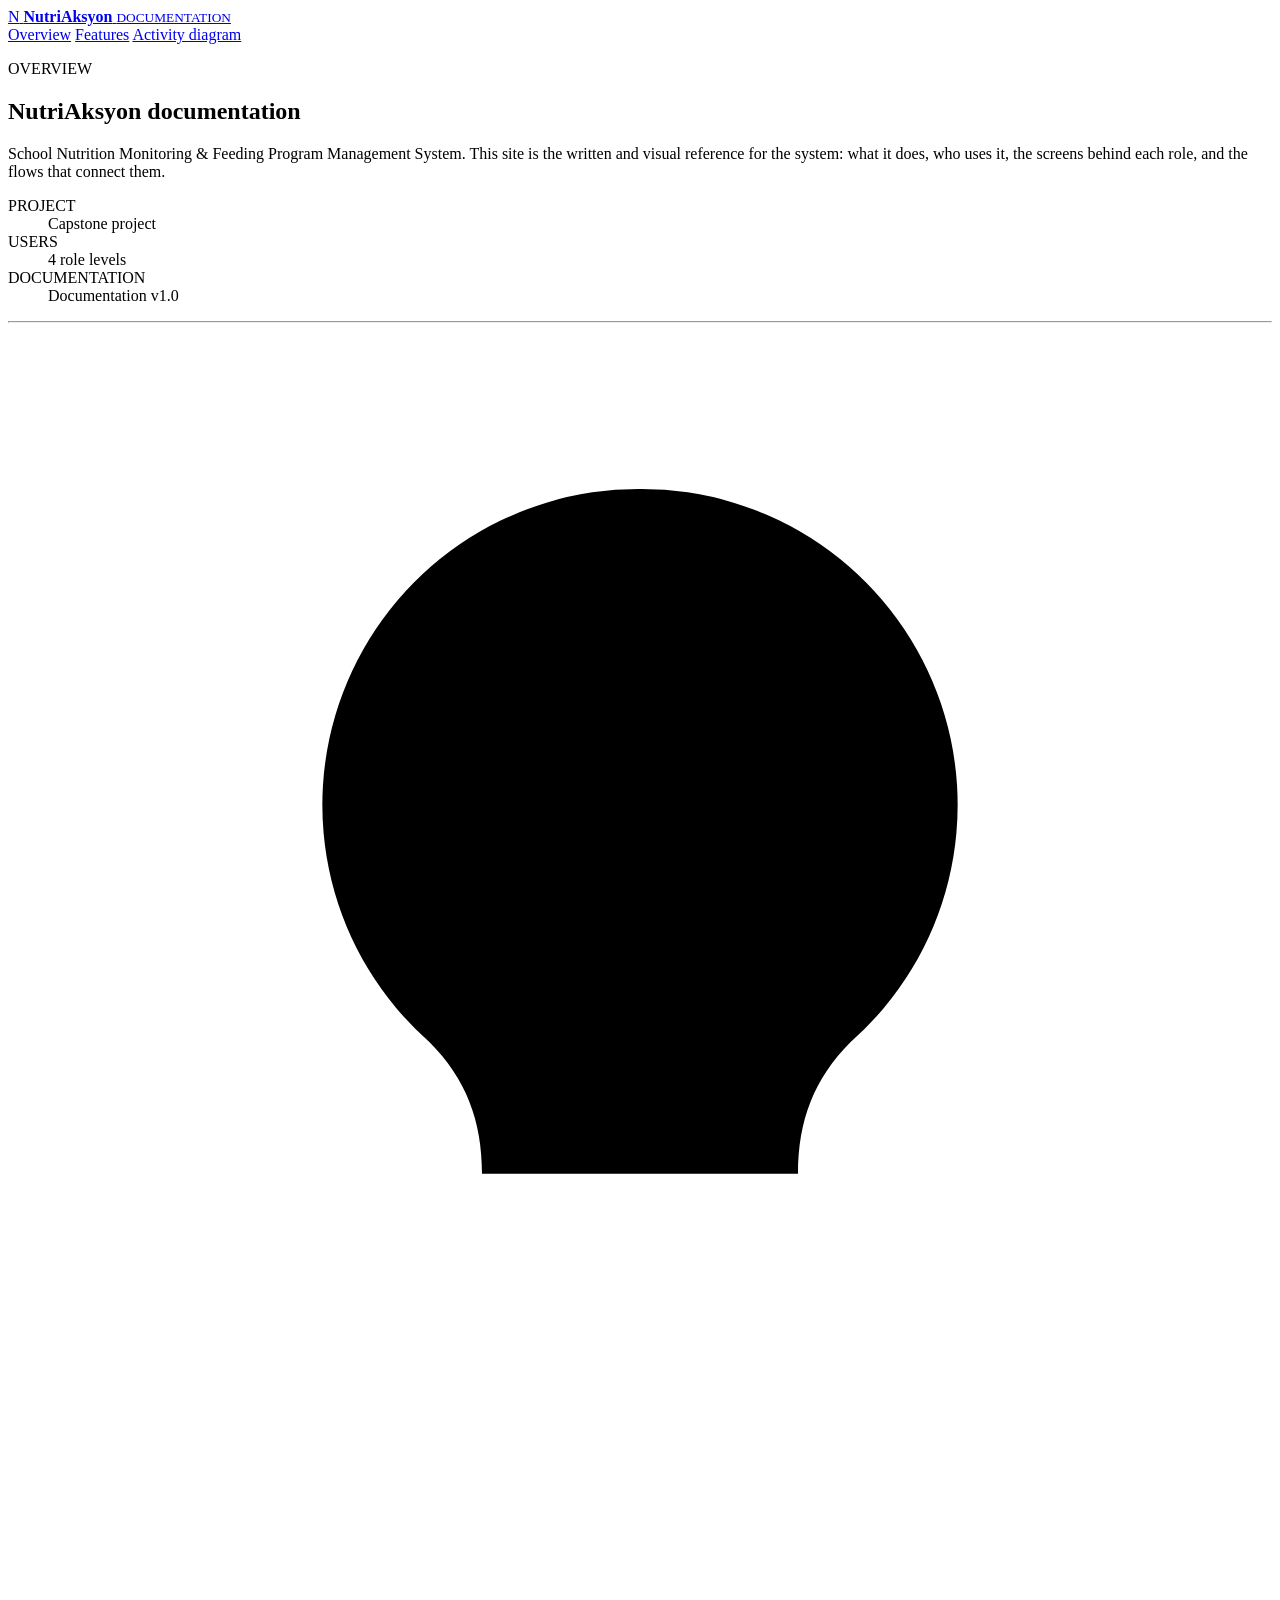
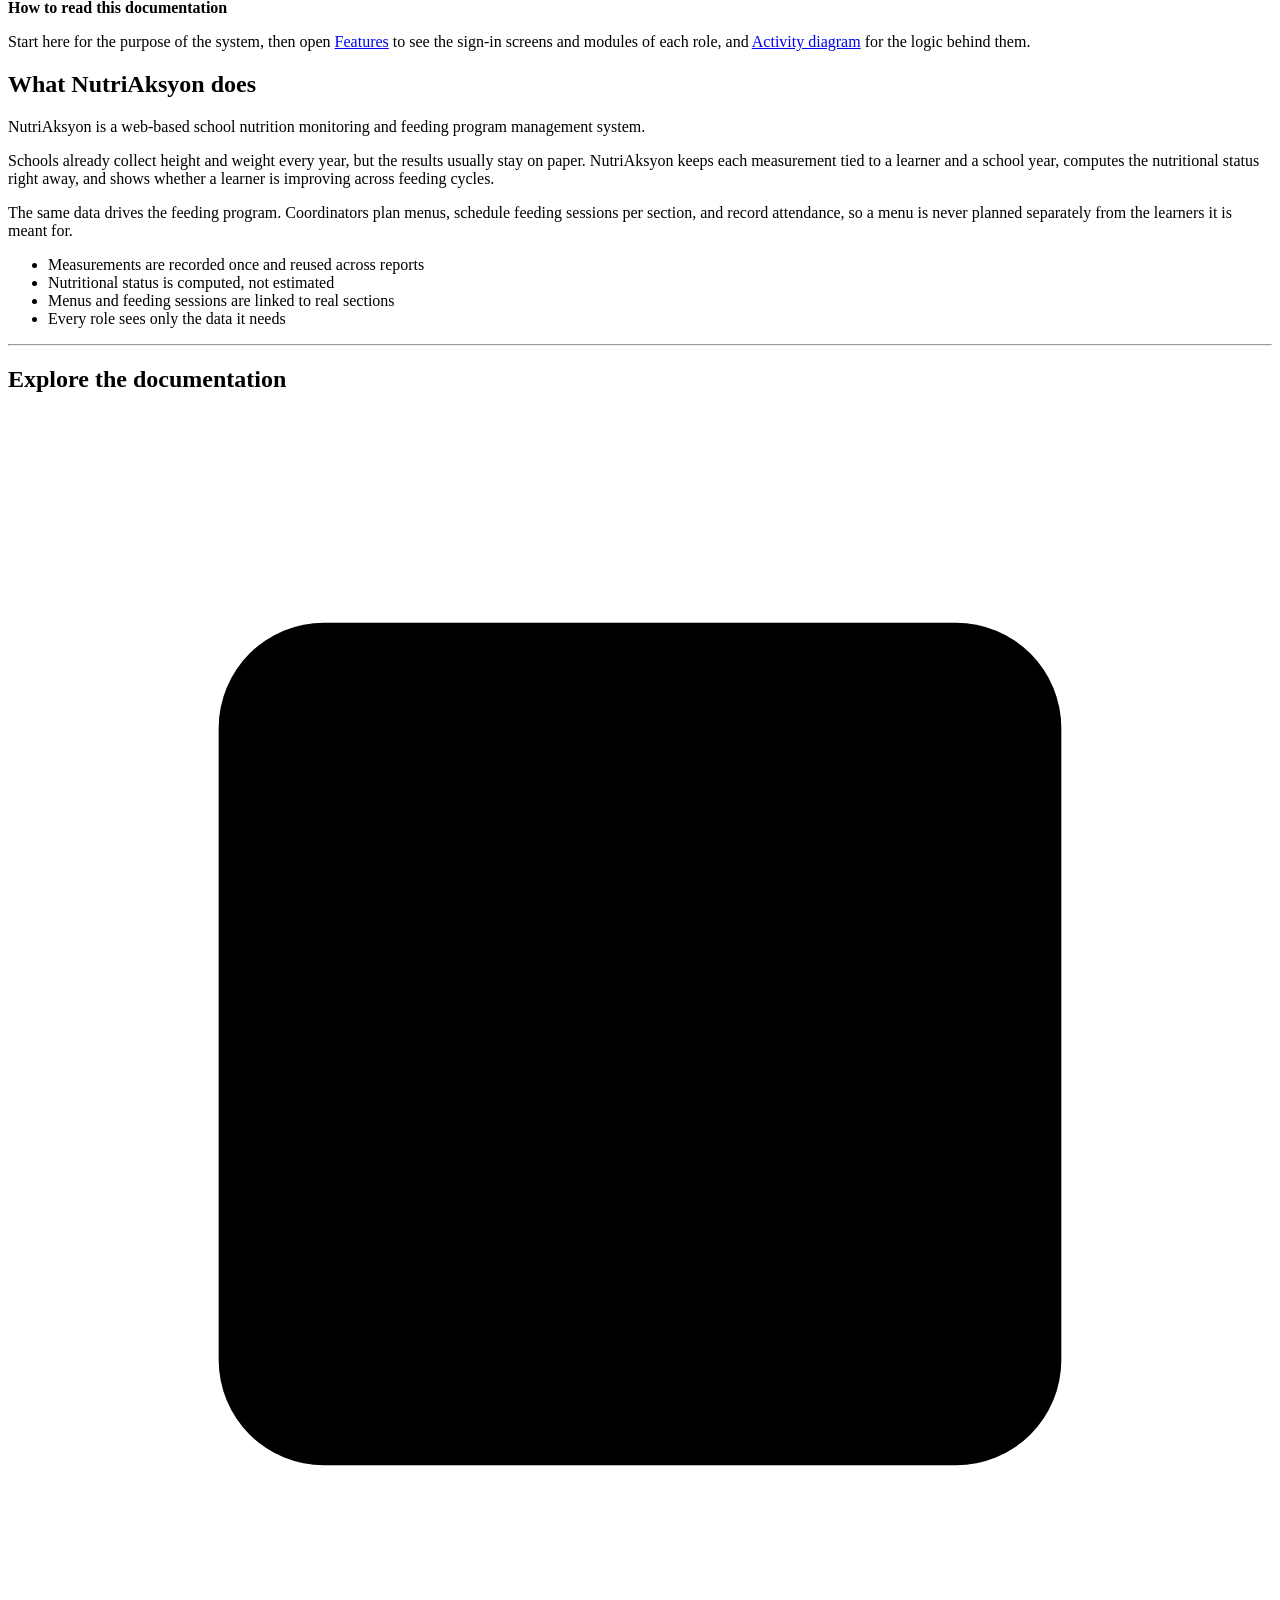
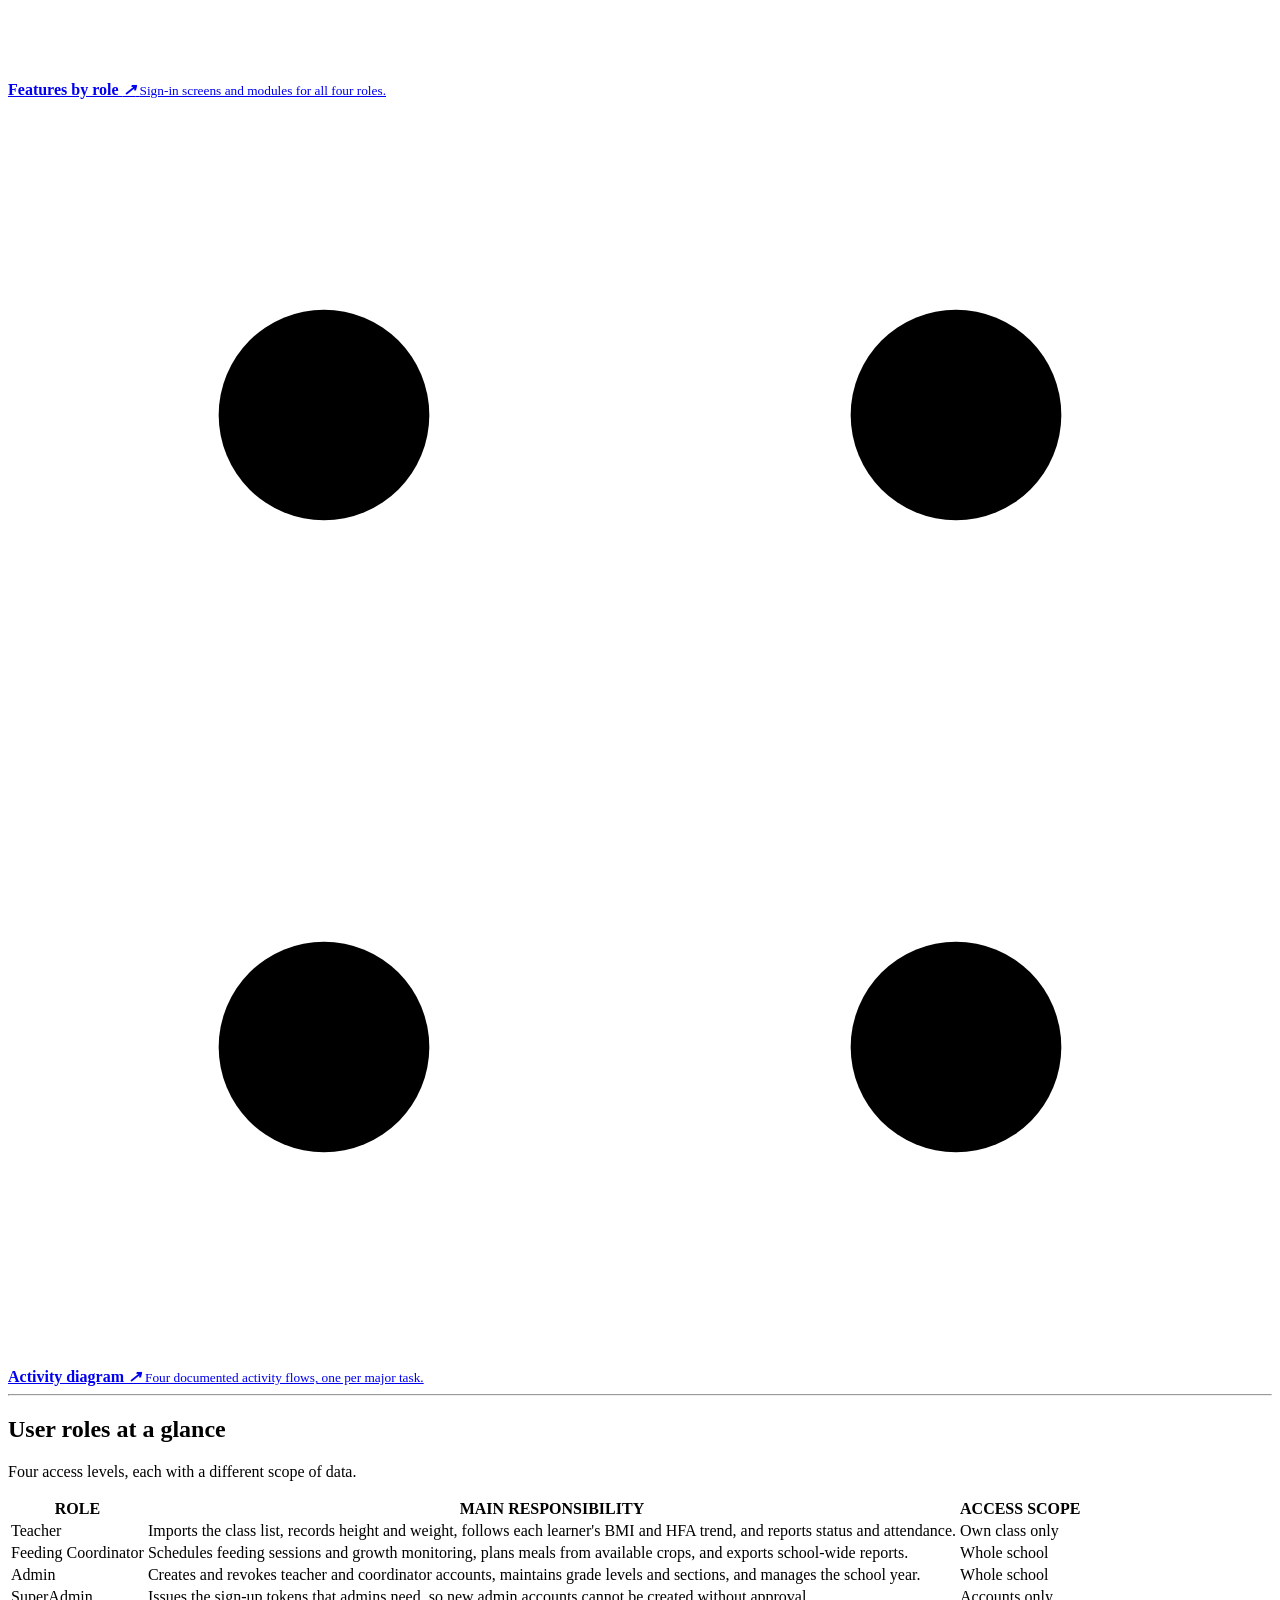
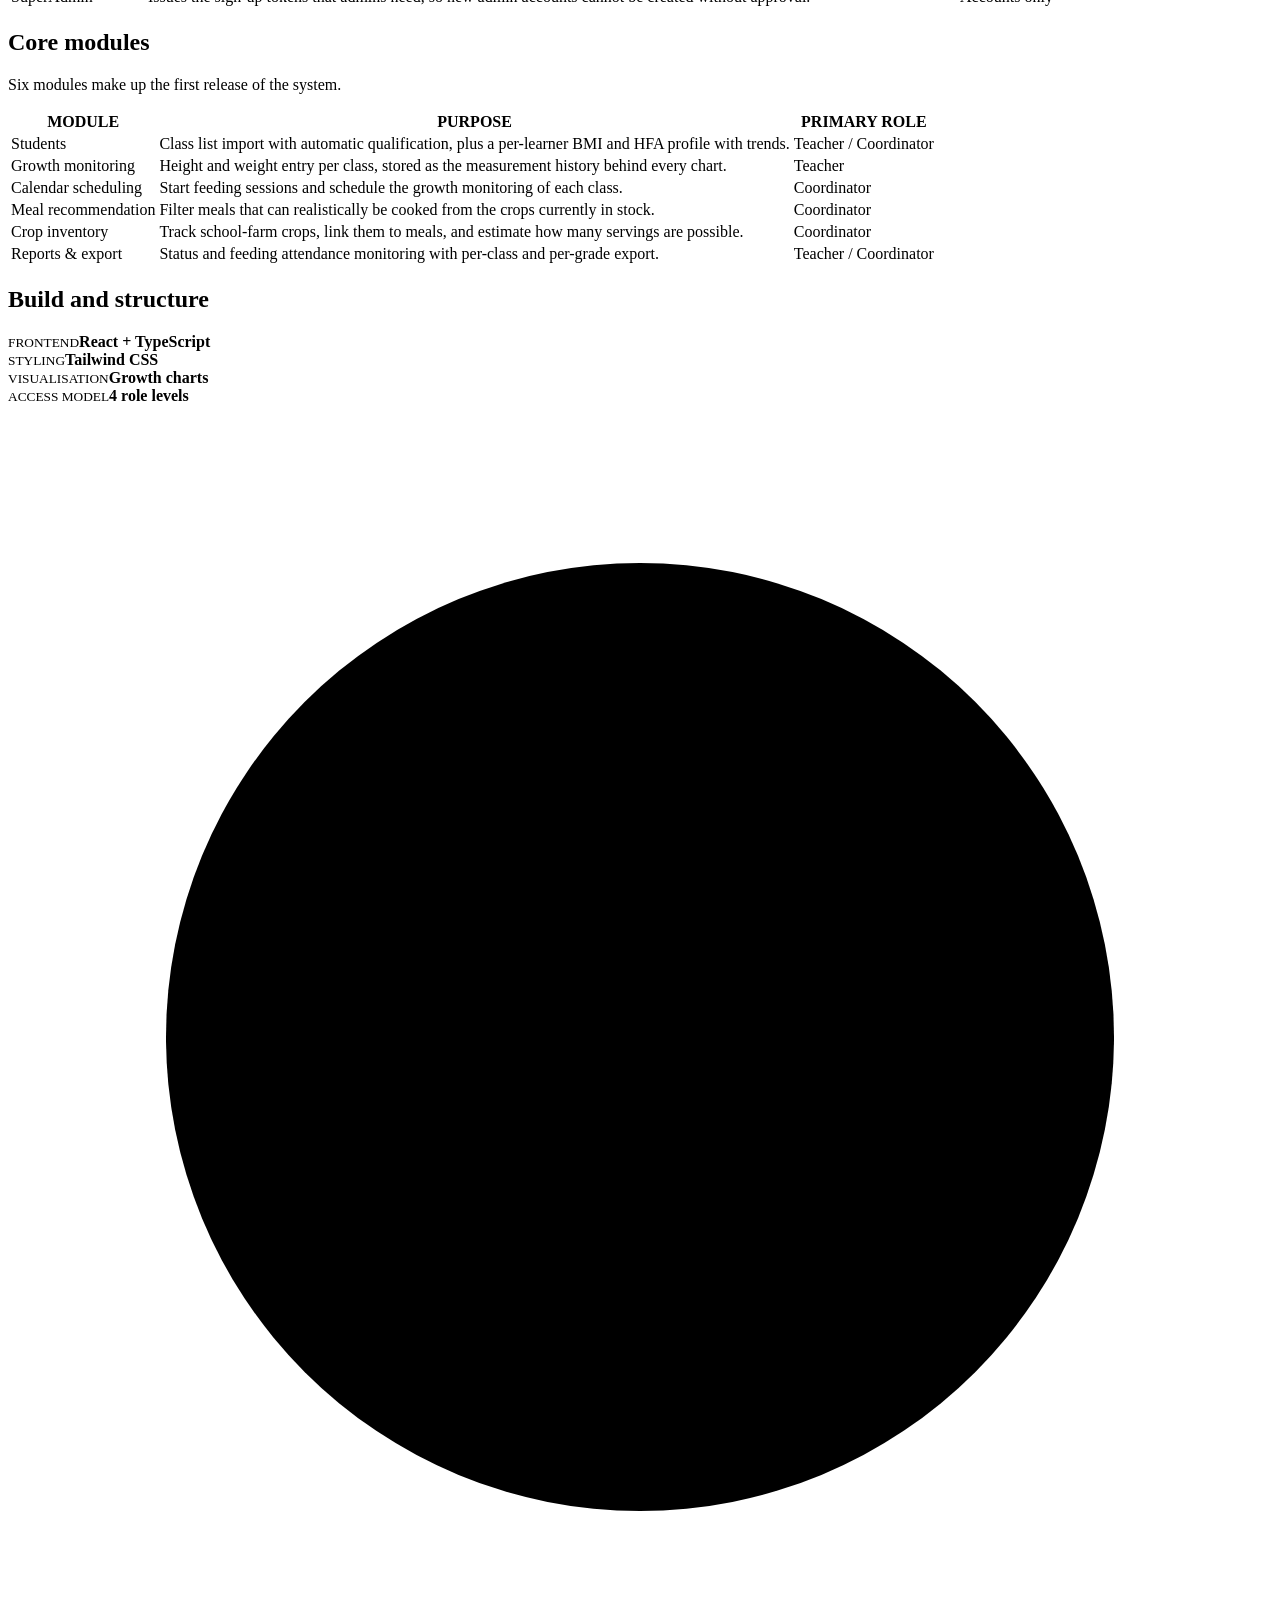
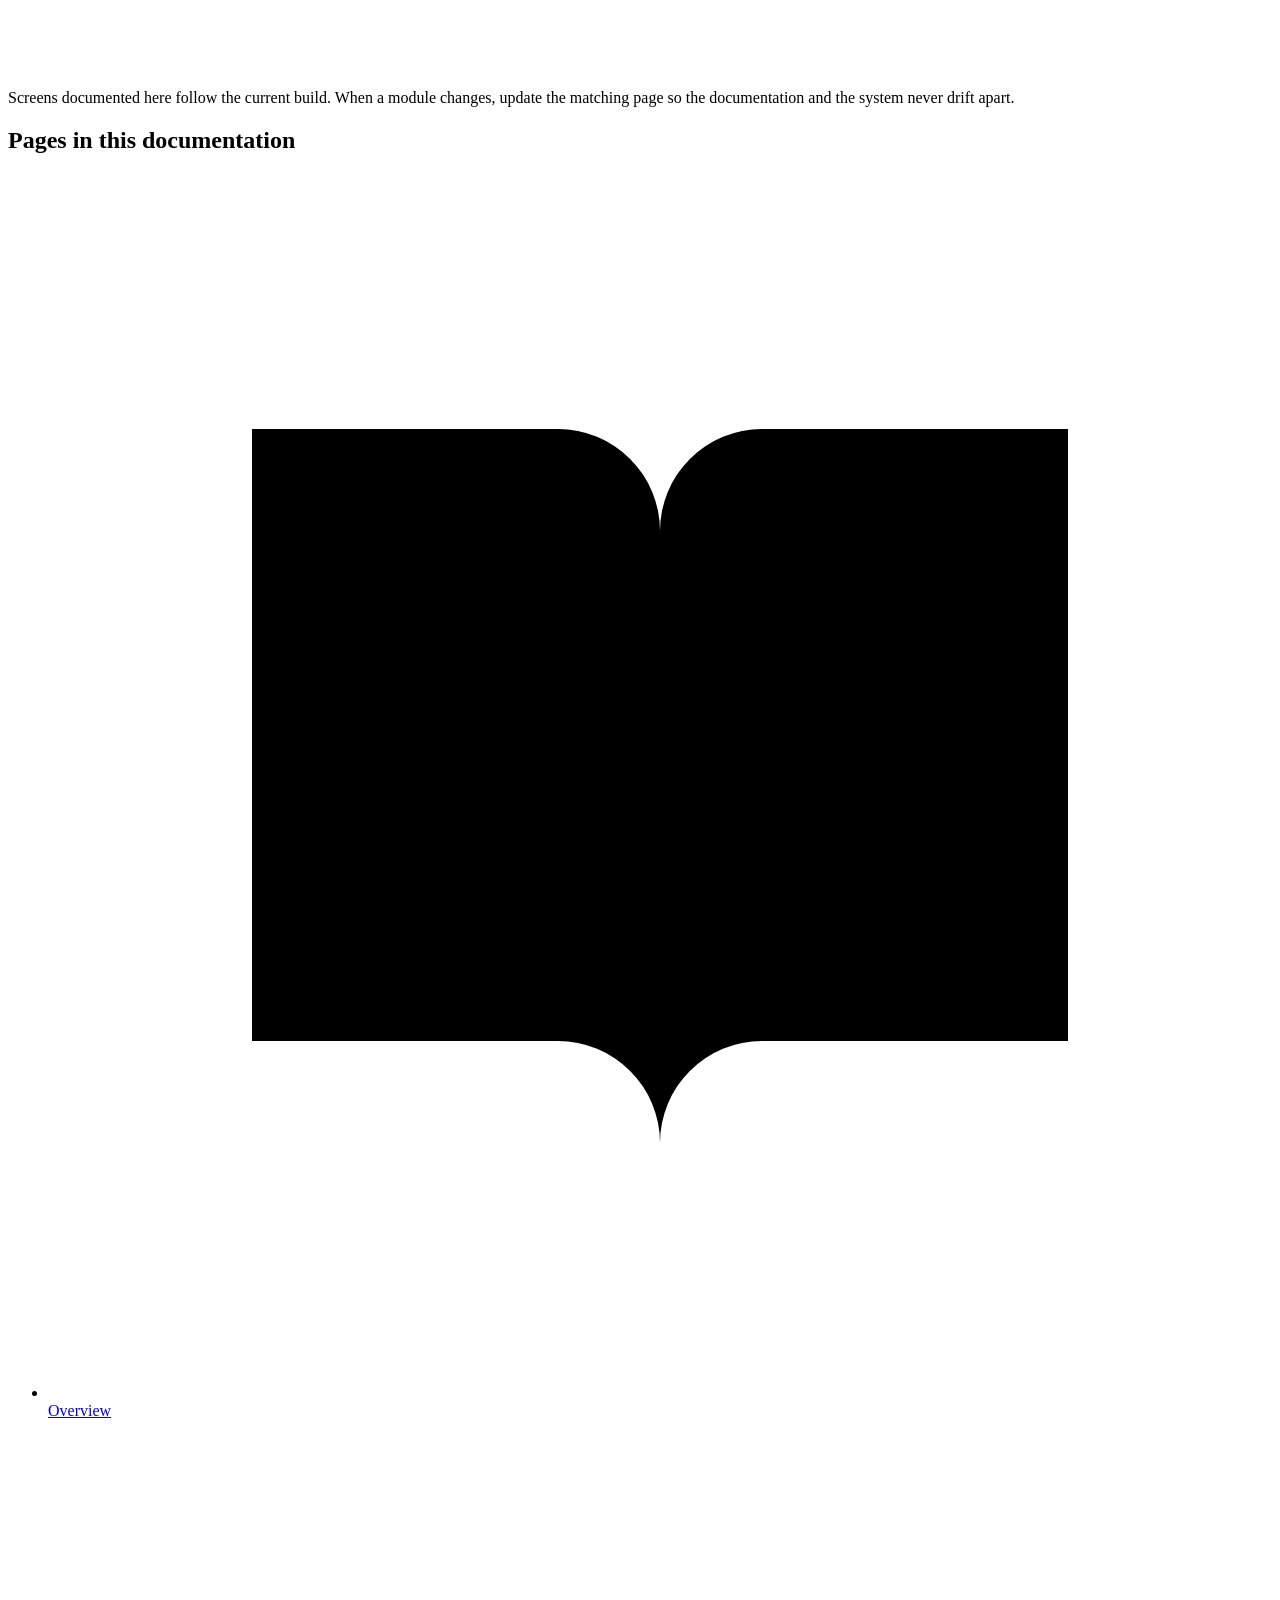
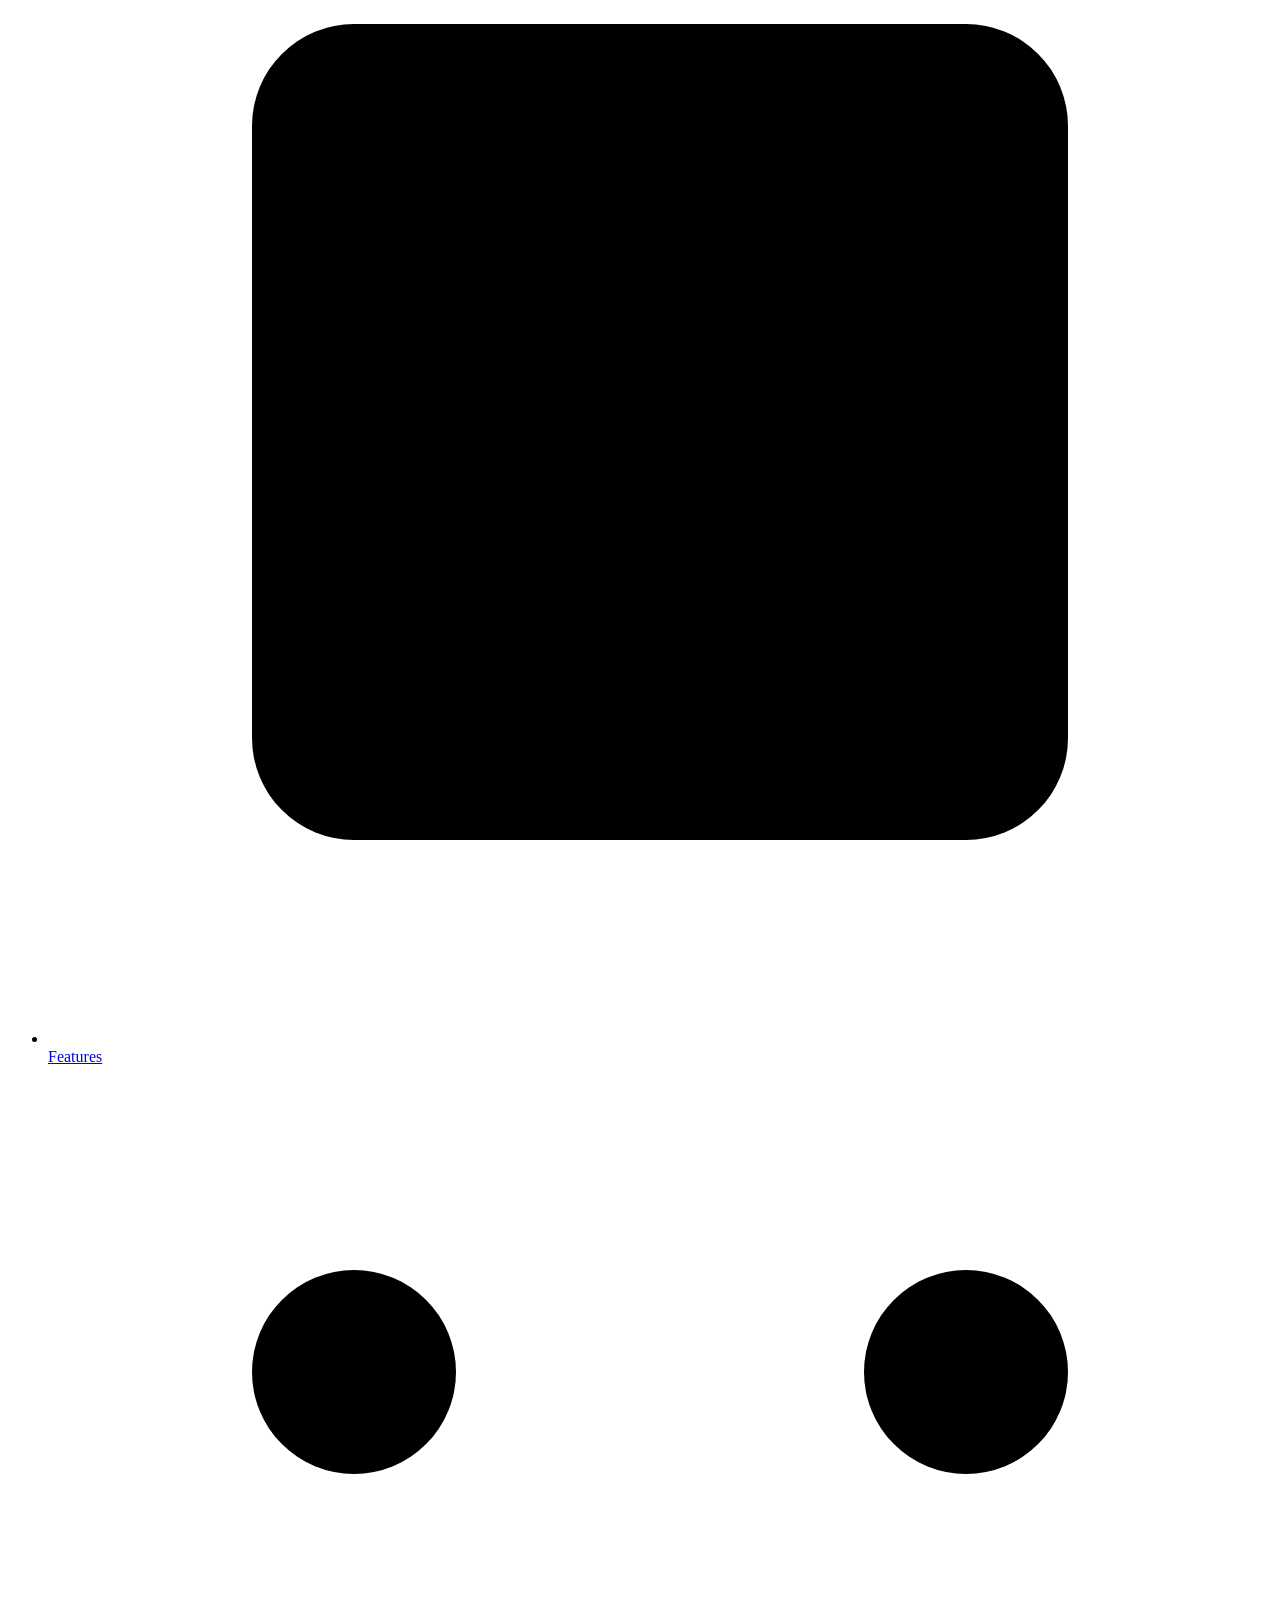
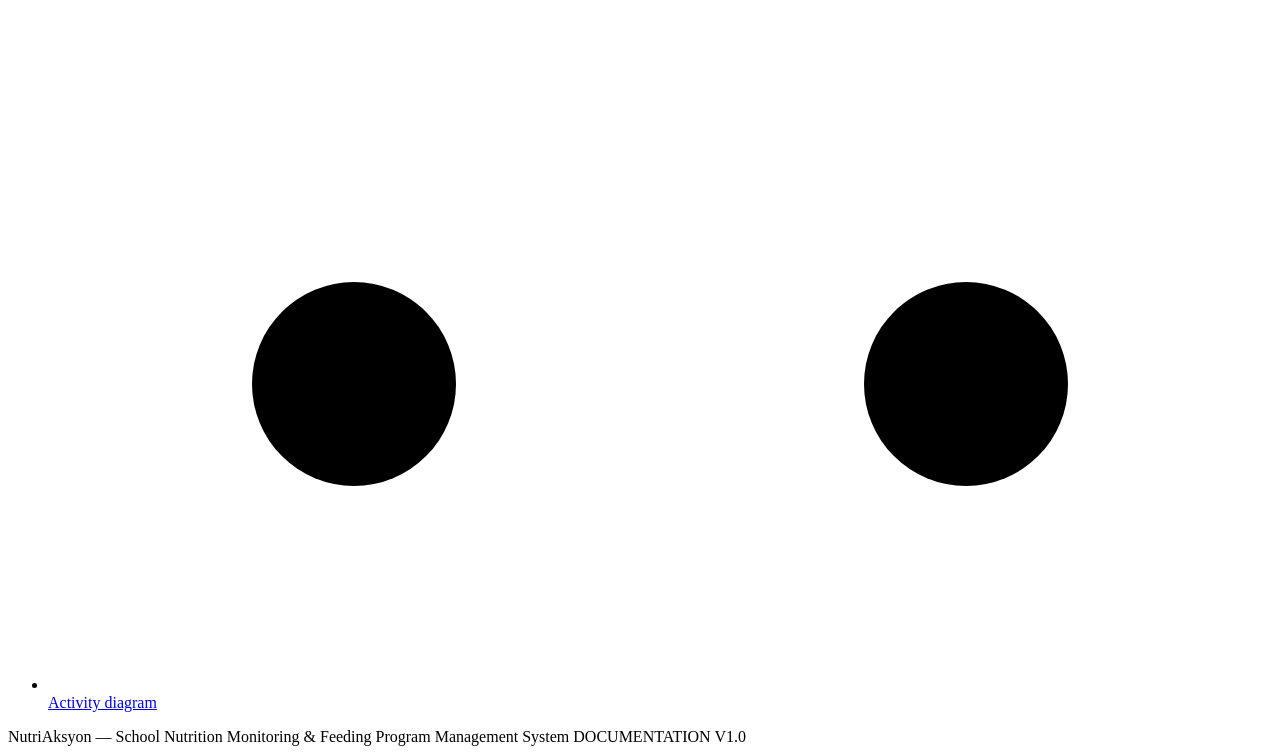
==== index.html @ 104d91f2 "Add initial HTML structure for NutriAksyon documentation" ====
<!DOCTYPE html>
<html lang="en">
<head>
  <meta charset="UTF-8">
  <meta name="viewport" content="width=device-width, initial-scale=1">
  <title>NutriAksyon documentation</title>
  <link rel="preconnect" href="https://fonts.googleapis.com">
  <link rel="preconnect" href="https://fonts.gstatic.com" crossorigin>
  <link href="https://fonts.googleapis.com/css2?family=Inter:wght@400;500;600;700&display=swap" rel="stylesheet">
  <link rel="stylesheet" href="assets/css/style.css">
</head>
<body>

  <!-- Header -->
  <header class="site-header">
    <div class="container header-inner">
      <a class="brand" href="index.html">
        <span class="brand-mark">N</span>
        <span class="brand-text">
          <strong>NutriAksyon</strong>
          <small>DOCUMENTATION</small>
        </span>
      </a>
      <nav class="main-nav" aria-label="Documentation">
        <a href="index.html" class="active" aria-current="page">Overview</a>
        <a href="features.html">Features</a>
        <a href="activity-diagram.html">Activity diagram</a>
      </nav>
    </div>
  </header>

  <main>
    <!-- Hero -->
    <section class="container hero">
      <p class="eyebrow"><span class="eyebrow-line"></span>OVERVIEW</p>
      <h1>NutriAksyon documentation</h1>
      <p class="lead">School Nutrition Monitoring &amp; Feeding Program Management System. This site is the written and visual reference for the system: what it does, who uses it, the screens behind each role, and the flows that connect them.</p>

      <dl class="meta">
        <div><dt>PROJECT</dt><dd>Capstone project</dd></div>
        <div><dt>USERS</dt><dd>4 role levels</dd></div>
        <div><dt>DOCUMENTATION</dt><dd>Documentation v1.0</dd></div>
      </dl>
      <hr class="rule">

      <div class="callout callout-green">
        <svg class="icon" viewBox="0 0 24 24" aria-hidden="true"><path d="M9 18h6M10 21h4M12 3a6 6 0 0 0-4 10.5c.7.7 1 1.5 1 2.5h6c0-1 .3-1.8 1-2.5A6 6 0 0 0 12 3z"/></svg>
        <div>
          <strong>How to read this documentation</strong>
          <p>Start here for the purpose of the system, then open <a href="features.html">Features</a> to see the sign-in screens and modules of each role, and <a href="activity-diagram.html">Activity diagram</a> for the logic behind them.</p>
        </div>
      </div>
    </section>

    <!-- What it does -->
    <section class="container section">
      <h2>What NutriAksyon does</h2>
      <p class="sub">NutriAksyon is a web-based school nutrition monitoring and feeding program management system.</p>
      <p>Schools already collect height and weight every year, but the results usually stay on paper. NutriAksyon keeps each measurement tied to a learner and a school year, computes the nutritional status right away, and shows whether a learner is improving across feeding cycles.</p>
      <p>The same data drives the feeding program. Coordinators plan menus, schedule feeding sessions per section, and record attendance, so a menu is never planned separately from the learners it is meant for.</p>
      <ul class="checks">
        <li>Measurements are recorded once and reused across reports</li>
        <li>Nutritional status is computed, not estimated</li>
        <li>Menus and feeding sessions are linked to real sections</li>
        <li>Every role sees only the data it needs</li>
      </ul>
      <hr class="rule">
    </section>

    <!-- Explore -->
    <section class="container section">
      <h2>Explore the documentation</h2>
      <div class="cards-2">
        <a class="card link-card" href="features.html">
          <span class="tile"><svg viewBox="0 0 24 24" aria-hidden="true"><rect x="4" y="4" width="16" height="16" rx="2"/><path d="M4 12h16M12 4v16"/></svg></span>
          <span>
            <strong>Features by role <em class="ext">&#8599;</em></strong>
            <small>Sign-in screens and modules for all four roles.</small>
          </span>
        </a>
        <a class="card link-card" href="activity-diagram.html">
          <span class="tile"><svg viewBox="0 0 24 24" aria-hidden="true"><circle cx="6" cy="6" r="2"/><circle cx="18" cy="6" r="2"/><circle cx="6" cy="18" r="2"/><circle cx="18" cy="18" r="2"/><path d="M8 6h8M6 8v8M18 8v8M8 18h8"/></svg></span>
          <span>
            <strong>Activity diagram <em class="ext">&#8599;</em></strong>
            <small>Four documented activity flows, one per major task.</small>
          </span>
        </a>
      </div>
      <hr class="rule">
    </section>

    <!-- Roles -->
    <section class="container section">
      <h2>User roles at a glance</h2>
      <p class="sub">Four access levels, each with a different scope of data.</p>
      <div class="table-wrap">
        <table>
          <thead><tr><th>ROLE</th><th>MAIN RESPONSIBILITY</th><th>ACCESS SCOPE</th></tr></thead>
          <tbody>
            <tr><td>Teacher</td><td>Imports the class list, records height and weight, follows each learner's BMI and HFA trend, and reports status and attendance.</td><td>Own class only</td></tr>
            <tr><td>Feeding Coordinator</td><td>Schedules feeding sessions and growth monitoring, plans meals from available crops, and exports school-wide reports.</td><td>Whole school</td></tr>
            <tr><td>Admin</td><td>Creates and revokes teacher and coordinator accounts, maintains grade levels and sections, and manages the school year.</td><td>Whole school</td></tr>
            <tr><td>SuperAdmin</td><td>Issues the sign-up tokens that admins need, so new admin accounts cannot be created without approval.</td><td>Accounts only</td></tr>
          </tbody>
        </table>
      </div>
    </section>

    <!-- Modules -->
    <section class="container section divided">
      <h2>Core modules</h2>
      <p class="sub">Six modules make up the first release of the system.</p>
      <div class="table-wrap">
        <table>
          <thead><tr><th>MODULE</th><th>PURPOSE</th><th>PRIMARY ROLE</th></tr></thead>
          <tbody>
            <tr><td>Students</td><td>Class list import with automatic qualification, plus a per-learner BMI and HFA profile with trends.</td><td>Teacher / Coordinator</td></tr>
            <tr><td>Growth monitoring</td><td>Height and weight entry per class, stored as the measurement history behind every chart.</td><td>Teacher</td></tr>
            <tr><td>Calendar scheduling</td><td>Start feeding sessions and schedule the growth monitoring of each class.</td><td>Coordinator</td></tr>
            <tr><td>Meal recommendation</td><td>Filter meals that can realistically be cooked from the crops currently in stock.</td><td>Coordinator</td></tr>
            <tr><td>Crop inventory</td><td>Track school-farm crops, link them to meals, and estimate how many servings are possible.</td><td>Coordinator</td></tr>
            <tr><td>Reports &amp; export</td><td>Status and feeding attendance monitoring with per-class and per-grade export.</td><td>Teacher / Coordinator</td></tr>
          </tbody>
        </table>
      </div>
    </section>

    <!-- Build -->
    <section class="container section">
      <h2>Build and structure</h2>
      <div class="cards-4">
        <div class="card stat"><small>FRONTEND</small><strong>React + TypeScript</strong></div>
        <div class="card stat"><small>STYLING</small><strong>Tailwind CSS</strong></div>
        <div class="card stat"><small>VISUALISATION</small><strong>Growth charts</strong></div>
        <div class="card stat"><small>ACCESS MODEL</small><strong>4 role levels</strong></div>
      </div>
      <div class="callout callout-plain">
        <svg class="icon" viewBox="0 0 24 24" aria-hidden="true"><circle cx="12" cy="12" r="9"/><path d="M12 8v.01M11 12h1v5h1"/></svg>
        <p>Screens documented here follow the current build. When a module changes, update the matching page so the documentation and the system never drift apart.</p>
      </div>
    </section>

    <!-- Pages -->
    <section class="container section">
      <h2>Pages in this documentation</h2>
      <ul class="pages">
        <li><a href="index.html"><svg viewBox="0 0 24 24" aria-hidden="true"><path d="M4 5h6a2 2 0 0 1 2 2v12a2 2 0 0 0-2-2H4zM20 5h-6a2 2 0 0 0-2 2v12a2 2 0 0 1 2-2h6z"/></svg>Overview</a></li>
        <li><a href="features.html"><svg viewBox="0 0 24 24" aria-hidden="true"><rect x="4" y="4" width="16" height="16" rx="2"/><path d="M4 12h16M12 4v16"/></svg>Features</a></li>
        <li><a href="activity-diagram.html"><svg viewBox="0 0 24 24" aria-hidden="true"><circle cx="6" cy="6" r="2"/><circle cx="18" cy="6" r="2"/><circle cx="6" cy="18" r="2"/><circle cx="18" cy="18" r="2"/><path d="M8 6h8M6 8v8M18 8v8M8 18h8"/></svg>Activity diagram</a></li>
      </ul>
    </section>
  </main>

  <footer class="site-footer">
    <div class="container footer-inner">
      <span>NutriAksyon — School Nutrition Monitoring &amp; Feeding Program Management System</span>
      <span class="ver">DOCUMENTATION V1.0</span>
    </div>
  </footer>

  <script src="assets/js/main.js"></script>
</body>
</html>
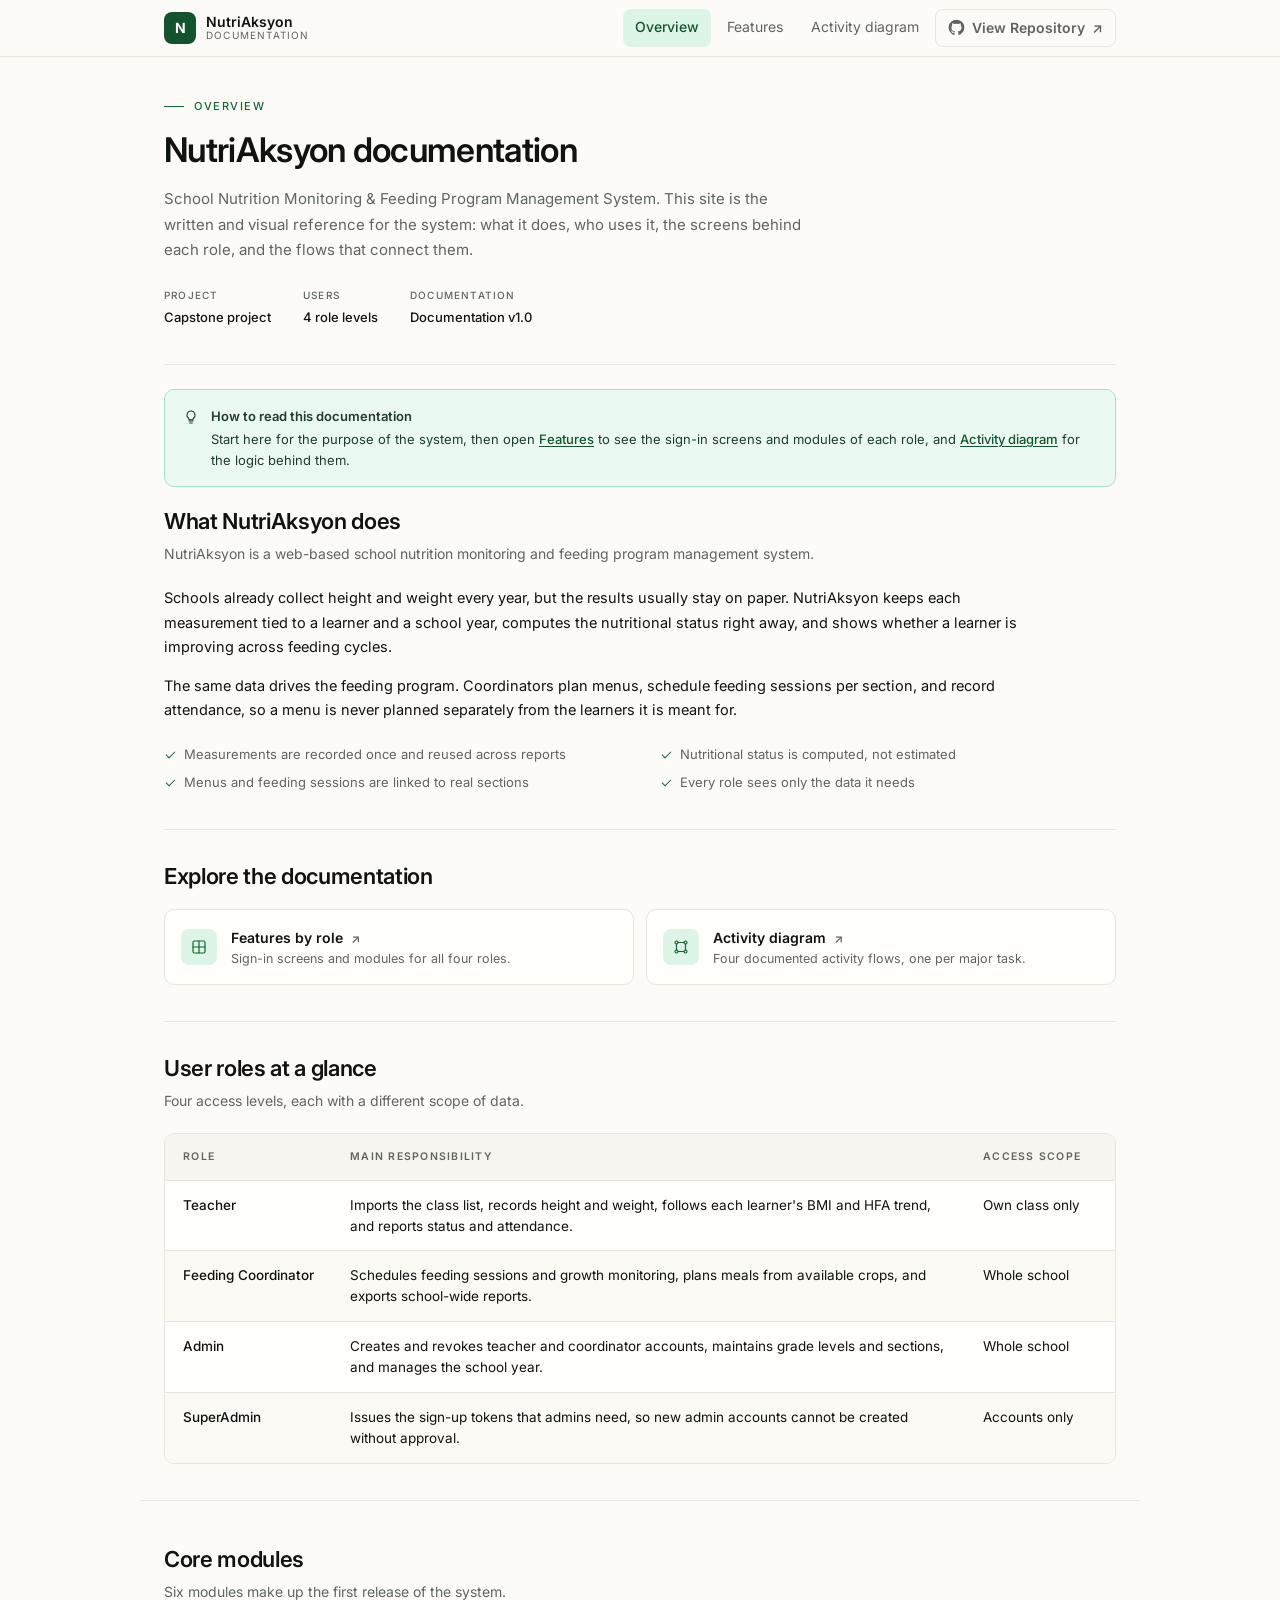
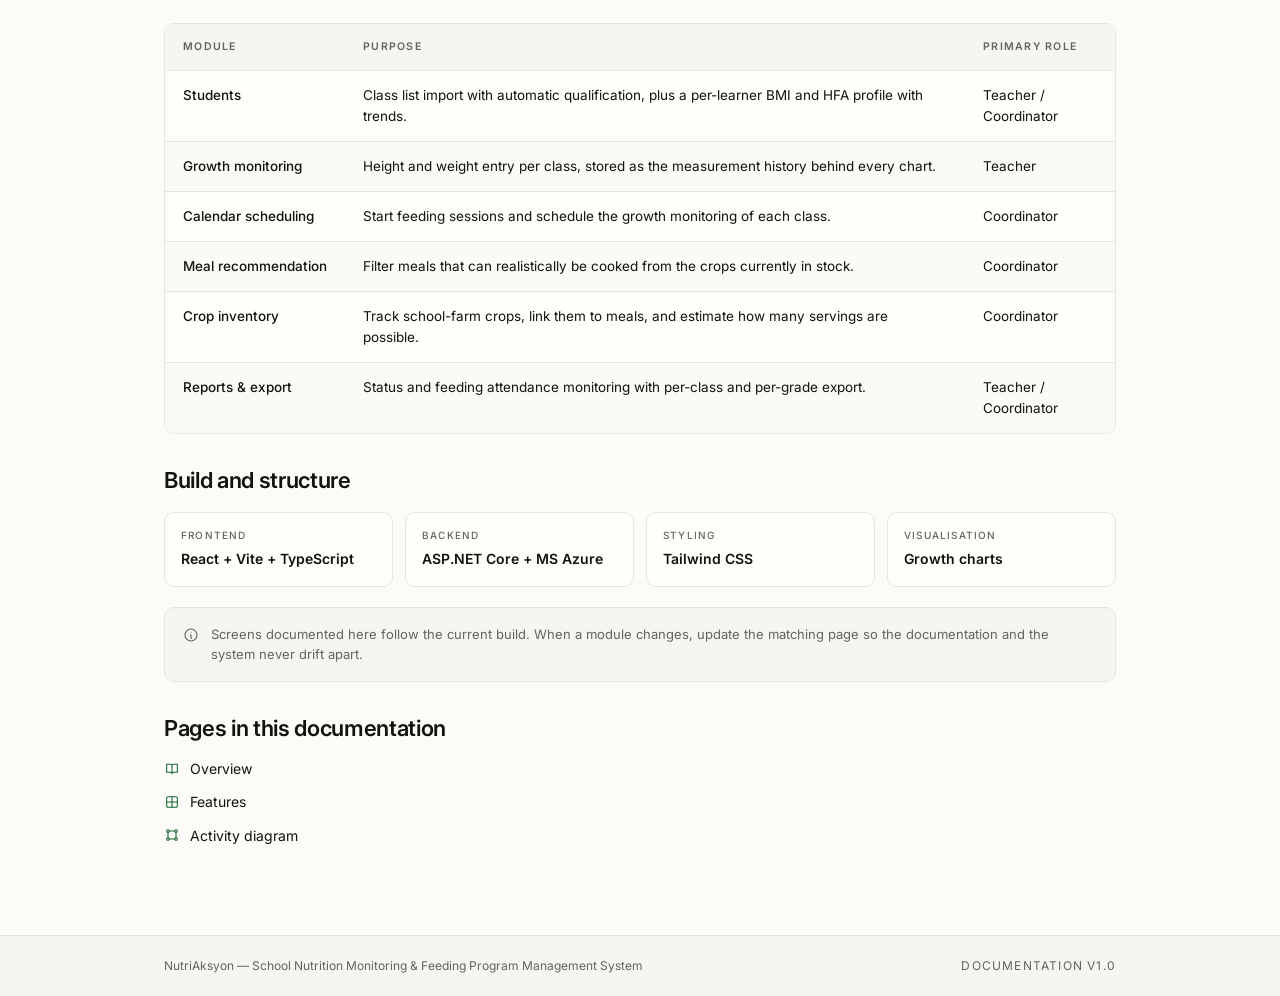
==== commit c0612e8f: "Add repository link and update frontend technology in documentation" ====
--- a/index.html
+++ b/index.html
@@ -25,6 +25,19 @@
         <a href="index.html" class="active" aria-current="page">Overview</a>
         <a href="features.html">Features</a>
         <a href="activity-diagram.html">Activity diagram</a>
+
+        <a
+          href="https://github.com/spajetty/nutriaksyon"
+          class="repo-link"
+          target="_blank"
+          rel="noopener noreferrer"
+        >
+          <svg viewBox="0 0 24 24" aria-hidden="true">
+            <path fill="currentColor" d="M12 .9a11.1 11.1 0 0 0-3.51 21.63c.55.1.76-.24.76-.53v-2.07c-3.1.67-3.75-1.32-3.75-1.32-.5-1.29-1.24-1.63-1.24-1.63-1.01-.69.08-.68.08-.68 1.12.08 1.71 1.15 1.71 1.15 1 .1.77 2.2 3.2 1.55.1-.72.39-1.21.7-1.49-2.48-.28-5.09-1.24-5.09-5.53 0-1.22.44-2.22 1.15-3-.12-.28-.5-1.42.11-2.96 0 0 .94-.3 3.05 1.14a10.6 10.6 0 0 1 5.55 0c2.11-1.44 3.05-1.14 3.05-1.14.61 1.54.23 2.68.11 2.96.71.78 1.15 1.78 1.15 3 0 4.3-2.62 5.25-5.11 5.52.4.35.75 1.03.75 2.08V22c0 .29.2.64.77.53A11.1 11.1 0 0 0 12 .9z"/>
+          </svg>
+          <span>View Repository</span>
+          <span aria-hidden="true">↗</span>
+        </a>
       </nav>
     </div>
   </header>
@@ -129,10 +142,10 @@
     <section class="container section">
       <h2>Build and structure</h2>
       <div class="cards-4">
-        <div class="card stat"><small>FRONTEND</small><strong>React + TypeScript</strong></div>
+        <div class="card stat"><small>FRONTEND</small><strong>React + Vite + TypeScript</strong></div>
+        <div class="card stat"><small>BACKEND</small><strong>ASP.NET Core + MS Azure</strong></div>
         <div class="card stat"><small>STYLING</small><strong>Tailwind CSS</strong></div>
         <div class="card stat"><small>VISUALISATION</small><strong>Growth charts</strong></div>
-        <div class="card stat"><small>ACCESS MODEL</small><strong>4 role levels</strong></div>
       </div>
       <div class="callout callout-plain">
         <svg class="icon" viewBox="0 0 24 24" aria-hidden="true"><circle cx="12" cy="12" r="9"/><path d="M12 8v.01M11 12h1v5h1"/></svg>
--- a/assets/css/style.css
+++ b/assets/css/style.css
@@ -0,0 +1,294 @@
+:root {
+  --bg: #fcfbf7;
+  --bg-soft: #f7f5ef;
+  --surface: #fffefb;
+  --ink: #111310;
+  --muted: #5f655f;
+  --line: #e8e5db;
+  --green: #14532d;
+  --green-ink: #166534;
+  --green-tint: #dcf5e6;
+  --green-bg: #eafaf1;
+  --green-line: #a7e3c0;
+  --radius: 10px;
+  --font: "Inter", system-ui, -apple-system, "Segoe UI", Roboto, Arial, sans-serif;
+}
+
+*, *::before, *::after { box-sizing: border-box; }
+html { scroll-behavior: smooth; }
+body {
+  margin: 0;
+  font-family: var(--font);
+  font-size: 15px;
+  line-height: 1.7;
+  color: var(--ink);
+  background: var(--bg);
+  -webkit-font-smoothing: antialiased;
+}
+a { color: inherit; }
+:focus-visible { outline: 2px solid var(--green); outline-offset: 2px; border-radius: 4px; }
+
+.container { width: 100%; max-width: 1000px; margin: 0 auto; padding: 0 24px; }
+
+/* Header */
+.site-header {
+  background: var(--bg);
+  border-bottom: 1px solid var(--line);
+  position: sticky; top: 0; z-index: 20;
+}
+.header-inner { display: flex; align-items: center; justify-content: space-between; height: 56px; }
+.brand { display: flex; align-items: center; gap: 10px; text-decoration: none; }
+.brand-mark {
+  width: 32px; height: 32px; border-radius: 8px;
+  background: var(--green); color: #fff;
+  display: grid; place-items: center; font-weight: 700; font-size: 14px;
+}
+.brand-text { display: flex; flex-direction: column; line-height: 1.15; }
+.brand-text strong { font-size: 14px; font-weight: 600; }
+.brand-text small { font-size: 10px; letter-spacing: .12em; color: var(--muted); }
+.main-nav { display: flex; gap: 4px; }
+.main-nav a {
+  text-decoration: none; font-size: 14px; color: var(--muted);
+  padding: 6px 12px; border-radius: 8px; transition: background .15s, color .15s;
+}
+.main-nav a:hover { color: var(--ink); }
+.main-nav a.active { background: var(--green-tint); color: var(--green); font-weight: 500; }
+
+/* Hero */
+.hero { padding-top: 40px; }
+.eyebrow {
+  display: flex; align-items: center; gap: 10px; margin: 0 0 14px;
+  font-size: 11px; font-weight: 500; letter-spacing: .14em; color: var(--green-ink);
+}
+.eyebrow-line { width: 20px; height: 1.5px; background: var(--green-ink); }
+h1 { font-size: 34px; line-height: 1.2; letter-spacing: -0.02em; margin: 0 0 16px; font-weight: 600; }
+.lead { max-width: 640px; color: var(--muted); font-size: 15px; margin: 0 0 24px; }
+
+.meta { display: flex; gap: 32px; margin: 0 0 28px; flex-wrap: wrap; }
+.meta dt { font-size: 10px; letter-spacing: .12em; color: var(--muted); font-weight: 500; }
+.meta dd { margin: 2px 0 0; font-size: 13px; font-weight: 500; }
+
+.rule { border: 0; border-top: 1px solid var(--line); margin: 36px 0; }
+
+/* Callouts */
+.callout {
+  display: flex; gap: 12px; padding: 16px 18px;
+  border-radius: var(--radius); border: 1px solid var(--line);
+  font-size: 13px; line-height: 1.6;
+}
+.callout p { margin: 2px 0 0; }
+.callout strong { font-size: 13px; font-weight: 600; }
+.callout .icon { flex: none; width: 16px; height: 16px; margin-top: 3px; }
+.icon, .tile svg, .pages svg {
+  fill: none; stroke: currentColor; stroke-width: 1.6; stroke-linecap: round; stroke-linejoin: round;
+}
+.callout-green { background: var(--green-bg); border-color: var(--green-line); color: #1f3d2b; }
+.callout-green a { font-weight: 500; color: var(--green); text-decoration: underline; text-underline-offset: 2px; }
+.callout-plain { background: var(--bg-soft); color: var(--muted); margin-top: 20px; align-items: flex-start; }
+.callout-plain .icon { color: var(--muted); }
+.callout-plain p { margin: 0; }
+
+/* Sections */
+.section { padding-top: 12px; padding-bottom: 12px; }
+.section > .rule:last-child { margin-bottom: 0; }
+.section.divided { border-top: 1px solid var(--line); margin-top: 24px; padding-top: 36px; }
+h2 { font-size: 22px; letter-spacing: -0.015em; margin: 8px 0 6px; font-weight: 600; line-height: 1.3; }
+.sub { color: var(--muted); margin: 0 0 20px; font-size: 14px; }
+.section p { max-width: 860px; }
+.section > p:not(.sub) { margin: 0 0 14px; font-size: 14.5px; }
+
+.checks {
+  list-style: none; padding: 0; margin: 20px 0 0;
+  display: grid; grid-template-columns: 1fr 1fr; gap: 6px 40px;
+  font-size: 13px; color: var(--muted);
+}
+.checks li { position: relative; padding-left: 20px; }
+.checks li::before {
+  content: ""; position: absolute; left: 2px; top: 8px; width: 9px; height: 5px;
+  border-left: 1.5px solid var(--green-ink); border-bottom: 1.5px solid var(--green-ink);
+  transform: rotate(-45deg);
+}
+
+/* Custom bullet list */
+.highlights {
+  list-style: none;
+  padding: 0;
+  margin: 20px 0 0;
+  display: grid;
+  grid-template-columns: 1fr 1fr;
+  gap: 6px 40px;
+  font-size: 13px;
+  color: var(--muted);
+}
+
+.highlights li {
+  position: relative;
+  padding-left: 20px;
+}
+
+.highlights li::before {
+  content: "‣";
+  position: absolute;
+  left: 0;
+  top: -2px;
+  color: var(--green-ink);
+  font-size: 24px;
+  font-weight: 600;
+  line-height: 1.2;
+}
+
+/* Cards */
+.card { background: var(--surface); border: 1px solid var(--line); border-radius: var(--radius); }
+.cards-2 { display: grid; grid-template-columns: 1fr 1fr; gap: 12px; margin-top: 18px; }
+.link-card { display: flex; gap: 14px; align-items: center; padding: 16px; text-decoration: none; transition: border-color .15s; }
+.link-card:hover { border-color: var(--green-line); }
+.tile {
+  flex: none; width: 36px; height: 36px; border-radius: 8px;
+  background: var(--green-tint); color: var(--green-ink); display: grid; place-items: center;
+}
+.tile svg { width: 18px; height: 18px; }
+.link-card strong { display: block; font-size: 14px; font-weight: 600; }
+.link-card small { display: block; color: var(--muted); font-size: 12.5px; line-height: 1.5; }
+.ext { font-style: normal; color: var(--muted); font-size: 12px; margin-left: 4px; }
+
+.cards-4 { display: grid; grid-template-columns: repeat(4, 1fr); gap: 12px; margin-top: 18px; }
+.stat { padding: 14px 16px; }
+.stat small { display: block; font-size: 10px; letter-spacing: .12em; color: var(--muted); font-weight: 500; margin-bottom: 2px; }
+.stat strong { font-size: 14px; font-weight: 600; }
+
+/* Tables */
+.table-wrap { border: 1px solid var(--line); border-radius: var(--radius); background: var(--surface); overflow-x: auto; }
+table { width: 100%; border-collapse: collapse; font-size: 13.5px; min-width: 640px; }
+thead th {
+  background: var(--bg-soft); text-align: left; padding: 14px 18px;
+  font-size: 10.5px; letter-spacing: .12em; font-weight: 600; color: var(--muted);
+}
+tbody td { padding: 14px 18px; vertical-align: top; border-top: 1px solid var(--line); line-height: 1.55; }
+tbody td:first-child { font-weight: 500; white-space: nowrap; width: 160px; }
+tbody tr:nth-child(even) td { background: #fbfaf5; }
+tbody td:last-child { width: 150px; }
+
+/* Pages list */
+.pages { list-style: none; padding: 0; margin: 14px 0 0; display: grid; gap: 6px; }
+.pages a { display: inline-flex; align-items: center; gap: 10px; text-decoration: none; font-size: 14px; color: var(--ink); }
+.pages a:hover { color: var(--green); }
+.pages svg { width: 16px; height: 16px; color: var(--green-ink); }
+
+/* Activity diagram flows */
+.flow { padding-top: 28px; padding-bottom: 20px; }
+.flow-num { display: block; font-size: 10.5px; letter-spacing: .14em; color: var(--muted); font-weight: 500; }
+.flow h2 { font-size: 20px; margin: 4px 0 8px; }
+.flow .sub { max-width: 600px; margin-bottom: 18px; font-size: 13.5px; }
+.diagram { margin: 0; }
+.diagram img { display: block; width: 100%; height: auto; border: 1px solid var(--line); border-radius: var(--radius); background: var(--surface); }
+.placeholder {
+  min-height: 340px; display: flex; flex-direction: column; align-items: center; justify-content: center; gap: 6px;
+  background: var(--bg-soft); border: 1px dashed var(--line); border-radius: var(--radius);
+  text-align: center; padding: 24px; color: var(--muted);
+}
+.ph-icon { width: 36px; height: 36px; border-radius: 8px; background: #efece3; display: grid; place-items: center; margin-bottom: 6px; }
+.ph-icon svg { width: 16px; height: 16px; fill: none; stroke: currentColor; stroke-width: 1.6; stroke-linecap: round; stroke-linejoin: round; }
+.placeholder strong { font-size: 10.5px; letter-spacing: .12em; font-weight: 600; }
+.placeholder small { font-size: 12px; }
+
+/* Sticky header (all pages) */
+html { scroll-padding-top: 76px; }
+.site-header { position: sticky; top: 0; z-index: 50; background: rgba(252,251,247,.94); backdrop-filter: blur(8px); -webkit-backdrop-filter: blur(8px); transition: box-shadow .2s; }
+.site-header.scrolled { box-shadow: 0 1px 0 var(--line), 0 6px 18px rgba(20,40,25,.06); }
+
+/* Features page */
+.ic { width: 16px; height: 16px; flex: none; fill: none; stroke: currentColor; stroke-width: 1.6; stroke-linecap: round; stroke-linejoin: round; }
+.role-tabs { display: grid; grid-template-columns: repeat(4, 1fr); gap: 4px; padding: 4px; background: var(--bg-soft); border: 1px solid var(--line); border-radius: 999px; }
+.role-tabs button {
+  display: flex; align-items: center; justify-content: center; gap: 8px; padding: 10px 12px;
+  border: 0; border-radius: 999px; background: transparent; color: var(--muted);
+  font: 500 13px var(--font); cursor: pointer; transition: background .15s, color .15s;
+}
+.role-tabs button:hover { color: var(--ink); }
+.role-tabs button[aria-selected="true"] { background: var(--green); color: #fff; }
+.hero .rule { margin-bottom: 24px; }
+.panel { padding: 32px 0 8px; }
+.panel[hidden] { display: none; }
+.role-head { display: flex; align-items: center; gap: 14px; }
+.role-head h3 { margin: 0; font-size: 22px; font-weight: 600; letter-spacing: -.015em; line-height: 1.2; }
+.role-meta { margin: 2px 0 0; font-size: 10.5px; letter-spacing: .12em; color: var(--muted); font-weight: 500; }
+.tile-lg { width: 40px; height: 40px; border-radius: 10px; background: #ece8dc; color: var(--ink); }
+.tile-lg svg, .tile-lg .ic { width: 20px; height: 20px; }
+.role-desc { max-width: 780px; color: var(--muted); font-size: 14px; margin: 16px 0 14px; }
+.chips { list-style: none; padding: 0; margin: 0; display: flex; flex-wrap: wrap; gap: 8px; }
+.chips li { font-size: 11.5px; color: var(--muted); border: 1px solid var(--line); background: var(--surface); border-radius: 999px; padding: 3px 12px 3px 26px; position: relative; }
+.chips li::before { content: ""; position: absolute; left: 11px; top: 8px; width: 7px; height: 4px; border-left: 1.5px solid var(--green-ink); border-bottom: 1.5px solid var(--green-ink); transform: rotate(-45deg); }
+
+.step-label { display: flex; flex-wrap: wrap; align-items: baseline; gap: 6px 14px; margin: 30px 0 12px; }
+.step-label strong { font-size: 11px; letter-spacing: .12em; color: var(--green-ink); font-weight: 600; }
+.step-label span { font-size: 12.5px; color: var(--muted); }
+
+
+
+
+.modules { display: grid; gap: 16px; }
+.module { background: var(--surface); border: 1px solid var(--line); border-radius: 12px; padding: 20px; }
+.module-head { display: flex; align-items: center; gap: 12px; margin-bottom: 10px; }
+.module-head small { display: block; font-size: 10.5px; letter-spacing: .1em; color: var(--muted); }
+.module-head h4 { margin: 0; font-size: 16px; font-weight: 600; line-height: 1.3; }
+.module > p { margin: 0 0 12px; font-size: 13.5px; color: var(--muted); max-width: 860px; }
+.checks.inline, .highlights.inline { display: flex; flex-wrap: wrap; gap: 6px 22px; margin: 0 0 16px; }
+.shot { margin: 0; }
+.shot img { display: block; width: 100%; height: auto; border: 1px solid var(--line); border-radius: 12px; background: var(--surface); }
+.soon { margin-top: 28px; padding: 28px; border: 1px dashed var(--line); border-radius: var(--radius); background: var(--bg-soft); color: var(--muted); font-size: 13px; text-align: center; }
+
+@media (max-width: 760px) {
+  .role-tabs { grid-template-columns: 1fr 1fr; border-radius: 18px; }
+}
+
+/* Footer */
+.site-footer { margin-top: 72px; background: var(--bg-soft); border-top: 1px solid var(--line); padding: 20px 0; }
+.footer-inner { display: flex; justify-content: space-between; gap: 16px; flex-wrap: wrap; font-size: 12px; color: var(--muted); }
+.ver { letter-spacing: .1em; }
+
+/* Responsive */
+@media (max-width: 760px) {
+  h1 { font-size: 28px; }
+  .cards-2, .checks, .highlights { grid-template-columns: 1fr; }
+  .cards-4 { grid-template-columns: 1fr 1fr; }
+  .header-inner { height: auto; padding: 10px 24px; flex-wrap: wrap; gap: 8px; }
+  .main-nav { flex-wrap: wrap; }
+}
+@media (prefers-reduced-motion: reduce) {
+  html { scroll-behavior: auto; }
+  * { transition: none !important; }
+}
+
+.shot video {
+    display: block;
+    width: 100%;
+    height: auto;
+    border-radius: inherit;
+}
+
+.repo-link {
+    display: inline-flex;
+    align-items: center;
+    justify-content: center;
+    gap: 7px;
+    padding: 9px 13px;
+    border: 1px solid var(--line);
+    border-radius: var(--radius);
+    color: var(--text);
+    font-size: 13px;
+    font-weight: 600;
+    text-decoration: none;
+    white-space: nowrap;
+    transition: background 0.2s ease, border-color 0.2s ease;
+}
+
+.repo-link svg {
+    width: 17px;
+    height: 17px;
+    flex-shrink: 0;
+}
+
+.repo-link:hover {
+    background: var(--surface);
+    border-color: var(--text);
+}
